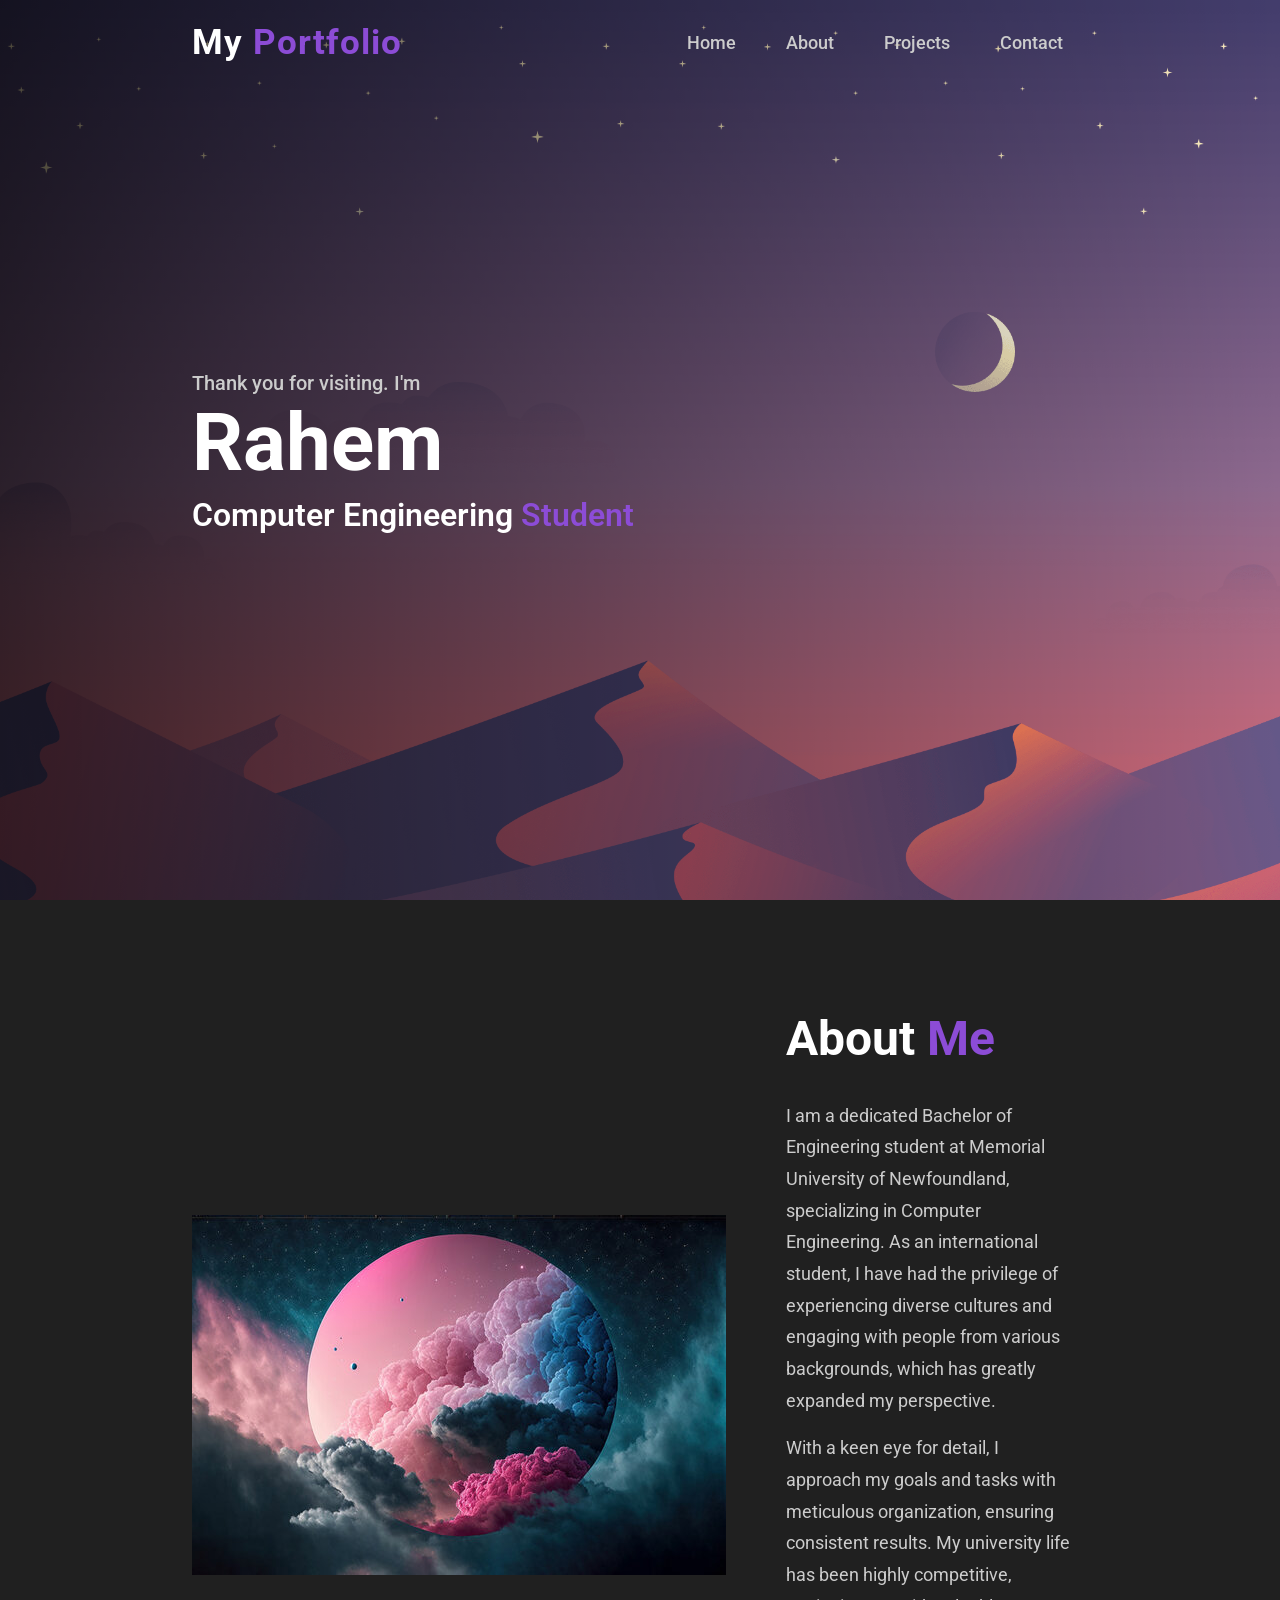
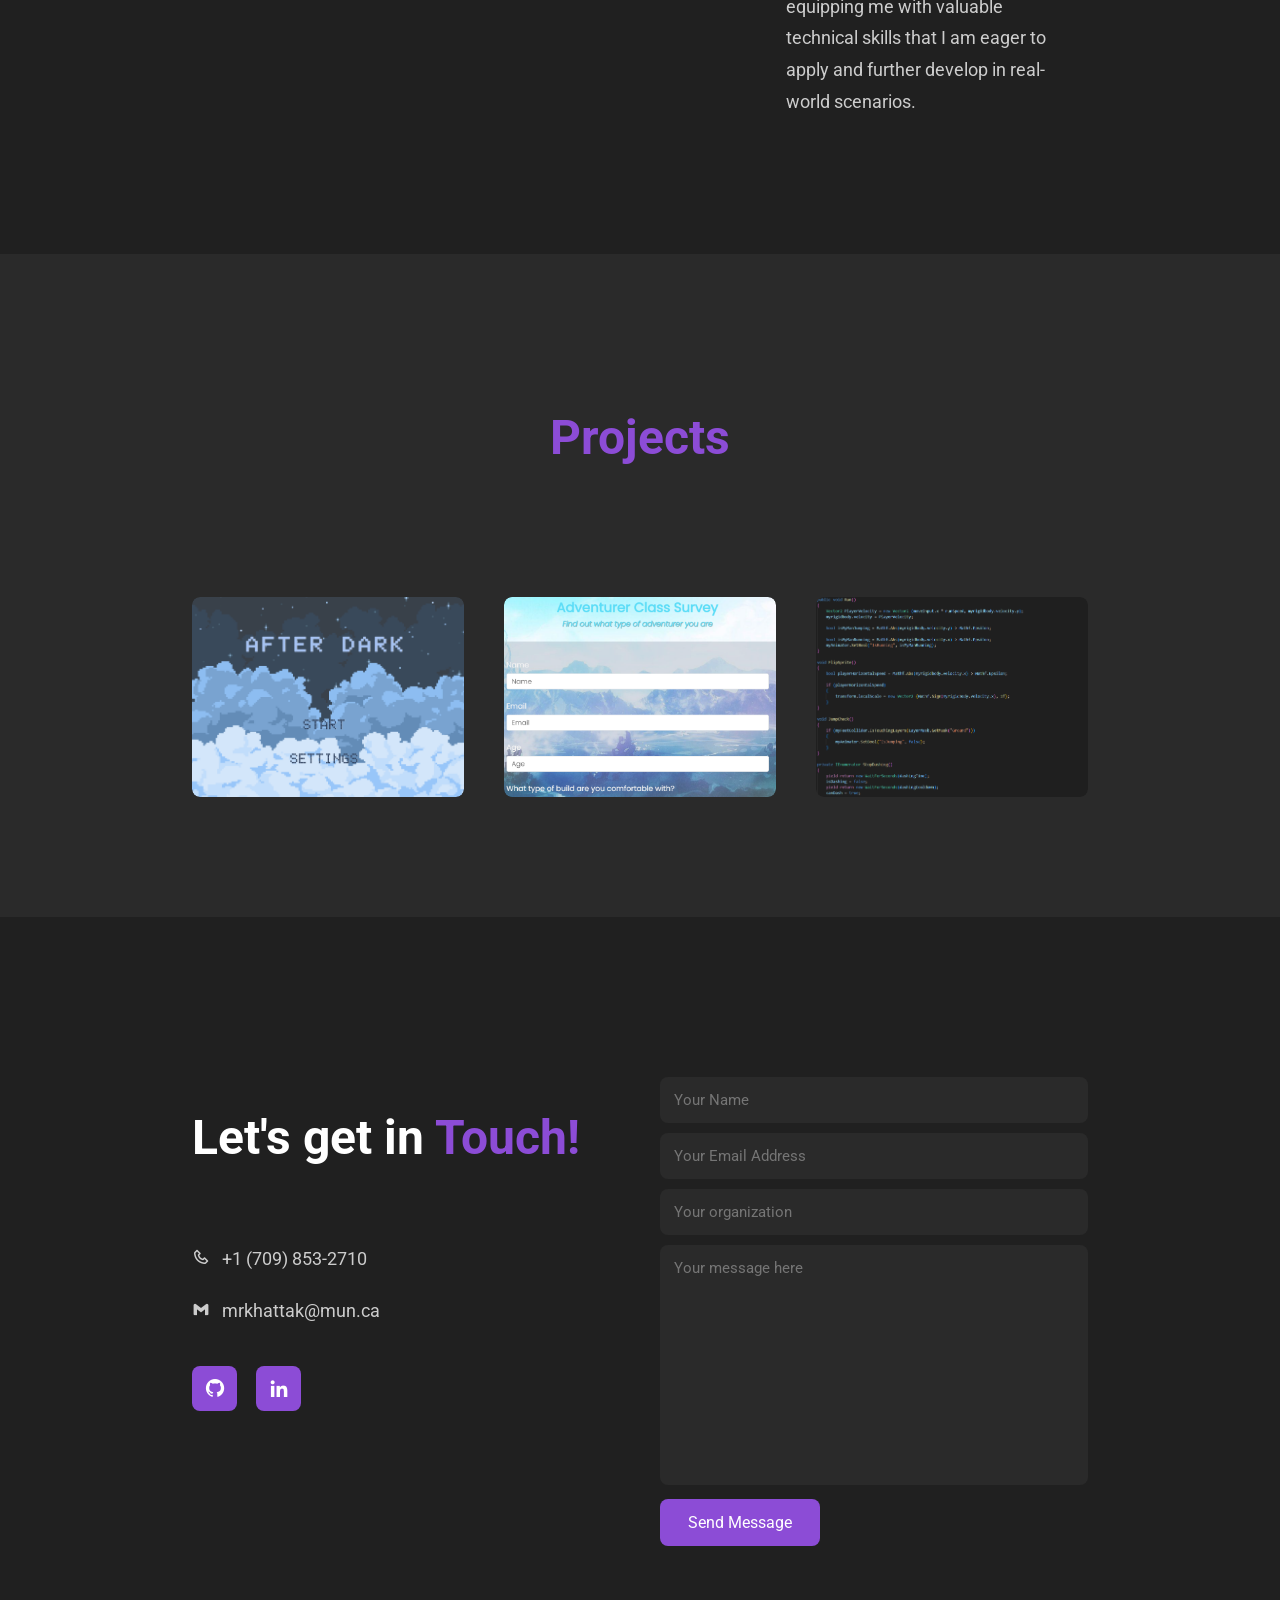
==== index.html @ 494a6e47 "Rename port.html to index.html" ====
<!DOCTYPE html>

<html>
<head>
    <meta charset="utc-8">
    <meta name="viewport" content="width-device-width, initial-scale=1">
    <title>Rahem Portfolio</title>

    <link rel="stylesheet" href="style.css">

    <link rel="stylesheet" href="https://cdn.jsdelivr.net/npm/boxicons@latest/css/boxicons.min.css">
</head>

<body>

    <!--Home Design-->

    <header>
        <a href="#" class="title">My <span>Portfolio</span></a>

        <ul class="nav">
            <li><a href="#home">Home</a></li>
            <li><a href="#about">About</a></li>
            <li><a href="#projects">Projects</a></li>
            <li><a href="#contact">Contact</a></li>
        </ul>

        <div class="bx bx-menu" id="menu-icon"></div>
    </header>

    <section class="home" id="home">
        <div class="home-bio">
            <div class="bio">
                <span class="thanks">Thank you for visiting. I'm</span>
            </div>
            <h1>Rahem</h1>
            <h3>Computer Engineering <span>Student</span></h3>
        </div>

    </section>

    <!--About Design-->

    <section class="about" id="about">
        <div class="A-img">
            <img src="/assets/1.jpg">
        </div>

        <div class="about-text">
            <h2> About <span>Me</span></h2>
            <br>
            <br>
            <p>I am a dedicated Bachelor of Engineering student at Memorial University of Newfoundland, specializing in Computer Engineering. As an international student, I have had the privilege of experiencing diverse cultures and engaging with people from various backgrounds, which has greatly expanded my perspective.</p>
            <p>With a keen eye for detail, I approach my goals and tasks with meticulous organization, ensuring consistent results. My university life has been highly competitive, equipping me with valuable technical skills that I am eager to apply and further develop in real-world scenarios.</p>
            <a href="#" class="btn"></a>
        </div>

    </section>

    <!--? Design

    <section class="education" id="educations">
        <div class="accolades">
            <p></p>
            <h2 class="work-xp"><span>Work Experience</span></h2>
        </div>

        <div class="services">
            <div class="box">
                <div class="s-icons">

                </div>
                <h3>Co-op Engineering Student</h3>
                <p>

            <div class="box">
                <div class="s-icons">

                </div>
                <h3>Text 1</h3>
                <p> bla bla bla bla</p>
            </div>
        </div>

    </section>

        -->


    <!--Projects Design-->

    <section class="projects" id="projects">
        <div class="accolades">
            <h2 class="proj-title"><span>Projects</span></h2>
        </div>

        <div class="project-content">
            <div class="row">
                <img src="/assets/Capture.PNG">
                <div class="layer">
                    <h5>AfterDark Unity Game</h5>
                    <a href="https://github.com/rahemk/AfterDark" target="_blank"><i class='bx bx-link-external'></i></a>
                </div>
            </div>

            <div class="row">
                <img src="/assets/ad.PNG">
                <div class="layer">
                    <h5>Adventure-form</h5>
                    <a href="https://github.com/rahemk/Adventure-form" target="_blank"><i class='bx bx-link-external'></i></a>
                </div>
            </div>

            <div class="row">
                <img src="/assets/pm.PNG">
                <div class="layer">
                    <h5>Player-Movement Script</h5>
                    <a href="https://github.com/rahemk/Adventure-form" target="_blank"><i class='bx bx-link-external'></i></a>
                </div>
            </div>
        </div>

    </section>

    <!--contact Design-->

    <section class="contact" id="contact">
        <div class="contact-text">
            <h2>Let's get in <span>Touch!</span></h2>
            <h4></h4>
            <p></p>
            <div class="list">
                <li><a href="#"><i class='bx bx-phone'></i> &nbsp; +1 (709) 853-2710</a></li>
                <br>
                <li><a href="#"><i class='bx bxl-gmail'></i> &nbsp; mrkhattak@mun.ca</a></li>
            </div>

            <div class="contact-icons">
                <a href="https://github.com/rahemk" target="_blank"><i class='bx bxl-github' ></i></a>
                <a href="https://www.linkedin.com/in/rahem-khattak/" target="_blank"><i class='bx bxl-linkedin' ></i></a>
            </div>
        </div>

        <div class="contact-form">
            <form action="https://formsubmit.co/mrkhattak@mun.ca" method="POST"> 
                <input type="name" placeholder="Your Name" name="name" required>
                <input type="email" placeholder="Your Email Address" name="email">
                <input type="name" placeholder="Your organization" name="org">
                <textarea name="Message" id="" cols="35" rows="10" placeholder="Your message here" required></textarea>
                <input type="submit" value="Send Message" class="submit" required>
            </form>
        </div>
        
        
        
    </section>






    <script type="text/javascript" src="jscript.js"></script>


</body>
</html>
---- style.css ----
@import url('https://fonts.googleapis.com/css2?family=Roboto:wght@300;400;700;900&display=swap');

*{
    padding: 0;
    margin: 0;
    box-sizing: border-box;
    font-family: 'Roboto', sans-serif;
    text-decoration: none;
    list-style: none;
    scroll-behavior: smooth;
}

:root{
    --bg-color: #2a2a2a;
    --second-bg-color: #202020;
    --text-color: #fff;
    --second-color:#ccc;
    --main-color: #8c4cd6;
    --big-font: 5rem;
    --h2-font: 3rem;
    --p-font: 1.1rem;
}

body {
    background: var(--bg-color);
    color: var(--text-color);
}

header{
    position: fixed;
    width: 100%;
    top: 0;
    right: 0;
    z-index: 1000;
    display: flex;
    align-items: center;
    justify-content: space-between;
    background: transparent;
    padding: 22px 15%;
    border-bottom: 1px solid transparent;
    transition: all .55s ease;
}

.title {
    color: var(--text-color);
    font-size: 35px;
    font-weight: 700;
    letter-spacing: 1px;
}

span{
    color: var(--main-color);
}

.nav {
    display: flex;
}

.nav a{
    color: var(--second-color);
    font-weight: 500;
    font-size: 18px;
    margin: 0 25px;
    transition: all .55s ease;
}

.nav a:hover {
    color: var(--main-color);
}

#menu-icon {
    font-size: 30px;
    color: var(--text-color);
    z-index: inherit;
    cursor: pointer;
    margin-left: 25px;
    display: none;
}

section{
    padding: 160px 15% 120px;
}

.home{
    position: relative;
    height: 100vh;
    width: 100%;
    background-image: linear-gradient(to left, rgba(0, 0, 0, 0), rgba(0, 0, 0, 0.7)),
                    url("/assets/84248.png");
    background-size: cover;
    background-position: center;
    display: flex;
    align-items: center;
    justify-content: flex-start;
}



.bio{
    margin-bottom: 1px;
}

.thanks {
    display: inline-block;
    color: var(--second-color);
    font-size: 20px;
    font-weight: 500;
}

.home h1{
    font-size: var(--big-font);
    font-weight: 700;
    color: var(--text-color);
    list-style: 1.1;
    margin: 0 0 8px 
}

.home h3{
    color: var(--text-color);
    margin: 0 0 35px;
    font-size: 2rem;
    font-weight: 600;
    line-height: 1.1;
}

.home p{
    color: var(--second-color);
    font-size: var(--p-font);
    line-height: 1.8;
    margin-bottom: 40px;
}

header.sticky{
    background: var(--bg-color);
    border-bottom: 1px solid #ffffff1a;
    padding: 12px 15%;
}

.about {
    display: grid;
    background-color: var(--second-bg-color);
    grid-template-columns: repeat(2, 1fr);
    align-items: center;
    gap: 1.5rem;
}

.A-img {
    max-width: 450px;
    height: auto;
    width: 100%;
    border-radius: 8px;
    margin-right: 120px;
}

.about-text h2{
    font-size: var(--h2-font);
    line-height: 1;
    margin-top: -15%;
}

.about-text p{
    color: var(--second-color);
    font-size: var(--p-font);
    line-height: 1.8;
    margin-bottom: 1rem;
    margin-right: 1rem;
    max-width: 100%;
}

.education {
    background: var(--second-bg-color);
}

.accolades {
    text-align: center;
}

.accolades p{
    color: var(--second-color);
    font-size: 15px;
    margin-bottom: 15px;
}

.accolades h2{
    font-size: var(--h2-font);
    line-height: 1;
}

.work-xp {
    margin-top: -5%;
}

.proj-title {
    margin-bottom: 15%;
}

.services{
    display: grid;
    grid-template-columns: repeat(auto-fit, minmax(250px, auto));
    align-items: center;
    gap: 2.5rem;
    margin-top: 5rem;
}

.box {
    background: var(--bg-color);
    padding: 35px 45px;
    border-radius: 8px;
    transition: all .45 ease;
}

.project-content{
    display: grid;
    grid-template-columns: repeat(auto-fit, minmax(250px, auto));
    align-items: center;
    gap: 2.5rem;
    margin-top: 5rem;
}

.row {
    position: relative;
    overflow: hidden;
    border-radius: 8px;
    cursor: pointer;
    height: 200px; /* Adjust the height as per your requirement */
}

.row img {
    width: 100%;
    height: 100%;
    object-fit: cover;
    border-radius: 8px;
    display: block;
    transition: transform 0.5s;
}


.layer{
    width: 100%;
    height: 0;
    background: linear-gradient(rgba(0,0,0,0.1), #5d24ad);
    position: absolute;
    border-radius: 8px;
    left: 0;
    bottom: 0;
    overflow: hidden;
    display: flex;
    align-items: center;
    justify-content: center;
    text-align: center;
    padding: 0 40px;
    flex-direction: column;
    transition: height 0.45s;
}

.layer h5{
    font-size: 20px;
    font-weight: 600;
    margin-bottom: 15px;
}

.layer p{
    color: var(--second-color);
    font-size: 1rem;
    line-height: 1.8;
}

.layer i{
    color: var(--main-color);
    margin-top: 40px;
    font-size: 20px;
    background: var(--text-color);
    width: 30px;
    height: 30px;
    display: flex;
    align-items: center;
    justify-content: center;
    border-radius: 50%;
}

.row:hover img{
    transform: scale(1.1);
}

.row:hover .layer{
    height: 80%;
}

.contact{
    background: var(--second-bg-color);
    display: grid;
    grid-template-columns: repeat(2, 1fr);
    align-items: center;
    gap: 2.5rem;
}

.contact-text h4{
    color: var(--text-color);
    margin: 18px 0;
    font-size: 20px;
    font-weight: 600;
}

.contact-text h2{
    font-size: var(--h2-font);
    line-height: 1;
    margin-top: -25%;
    margin-bottom: 20%;
}

.contact-text p{
    color: var(--second-color);
    font-size: var(--p-font);
    line-height: 1.8;
    margin-bottom: 30px;
}

.list{
    margin-bottom: 2.8rem;
}

.list li{
    margin-bottom: 12px;
}

.list li a{
    display: block;
    color: var(--second-color);
    font-size: 18px;
    transition: all .45s ease;
}

.contact-icons i{
    height: 45px;
    width: 45px;
    background: var(--main-color);
    color: var(--text-color);
    font-size: 22px;
    display: inline-flex;
    align-items: center;
    justify-content: center;
    border-radius: 8px;
    margin-right: 15px;
    transition: all .45s ease;
}

.contact-icons i:hover{
    background: var(--text-color);
    color: var(--main-color);
}

.contact-form form{
    position: relative;
}


.contact-form form input, form textarea{
    width: 100%;
    padding: 14px;
    background: var(--bg-color);
    color: var(--text-color);
    border: none;
    outline: none;
    font-size: 15px;
    border-radius: 8px;
    margin-bottom: 10px;
}

.contact-form textarea{
    resize: none;
    height: 240px;
}

.contact-form .submit{
    display: inline-block;
    font-size: 16px;
    background: var(--main-color);
    color: var(--text-color);
    width: 160px;
    transition: all .45s ease;
}

.contact-form .submit:hover{
    background: var(--text-color);
    color: var(--main-color);
}
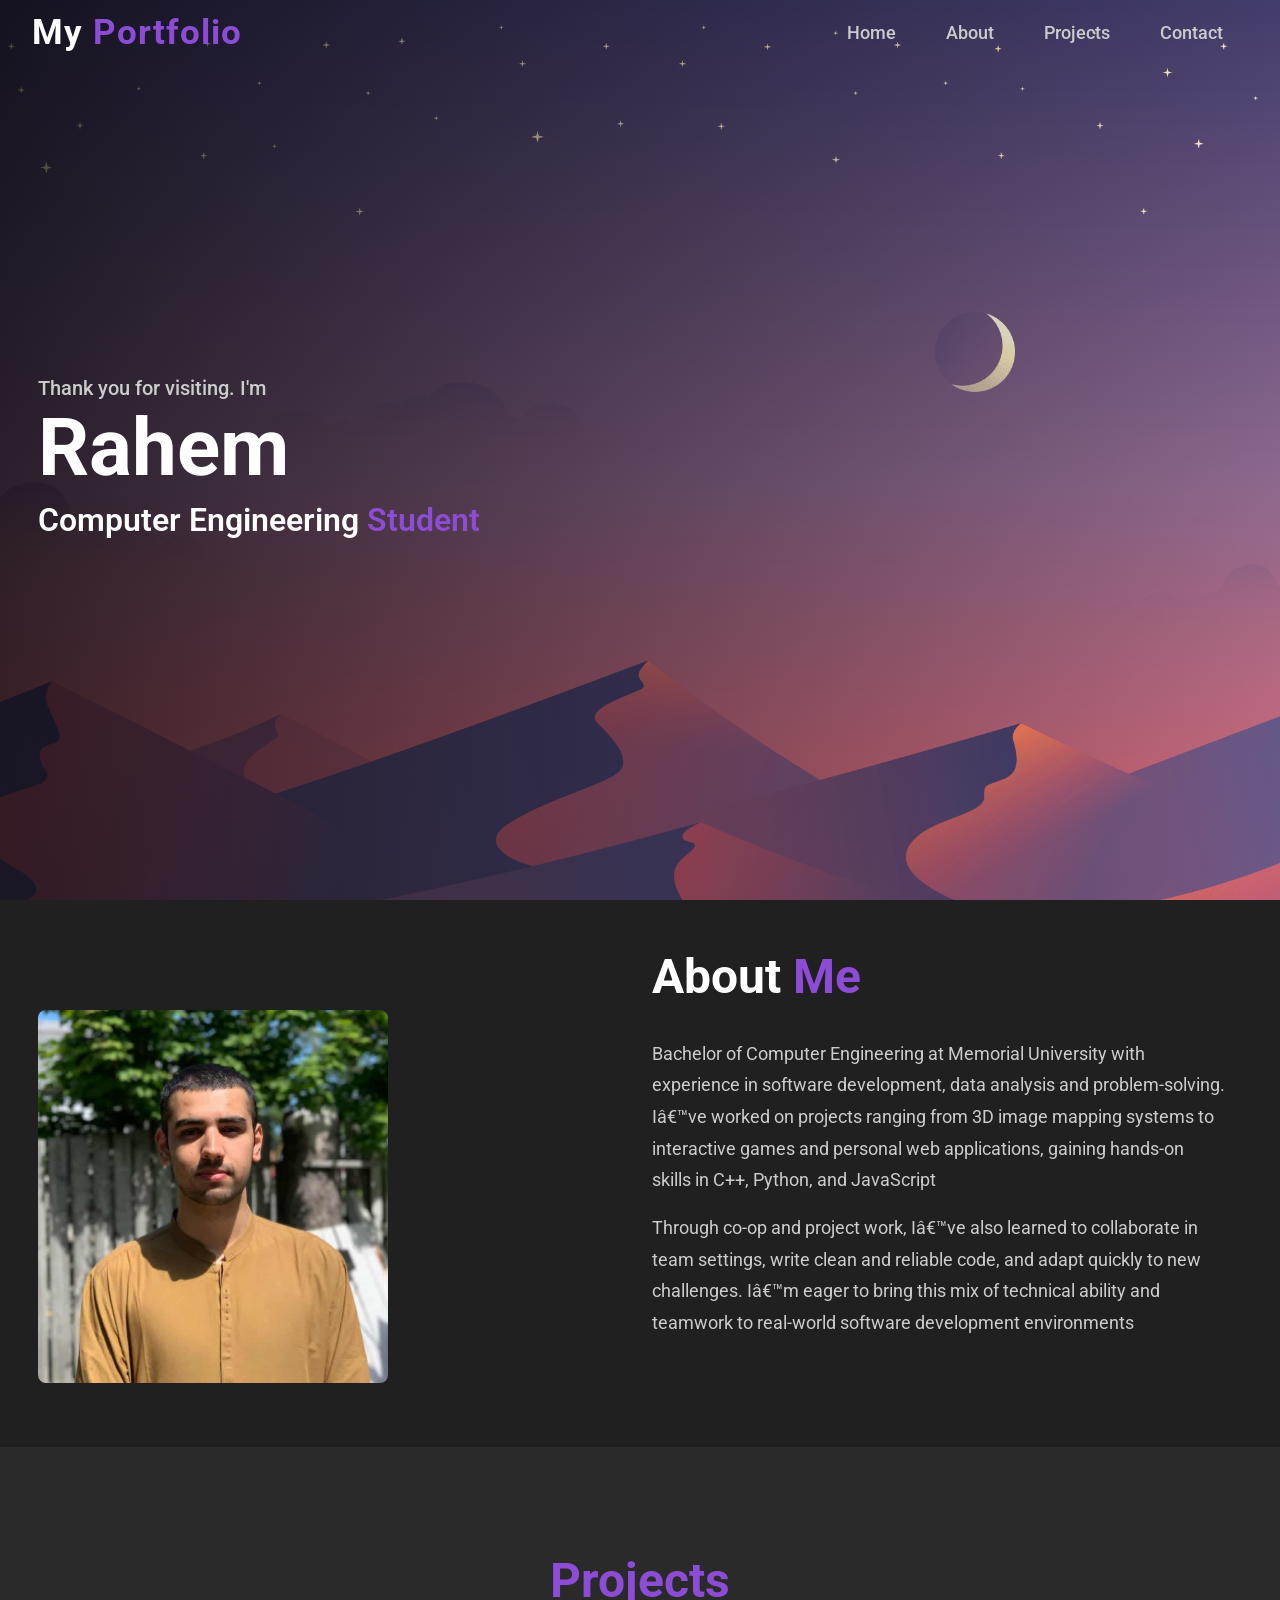
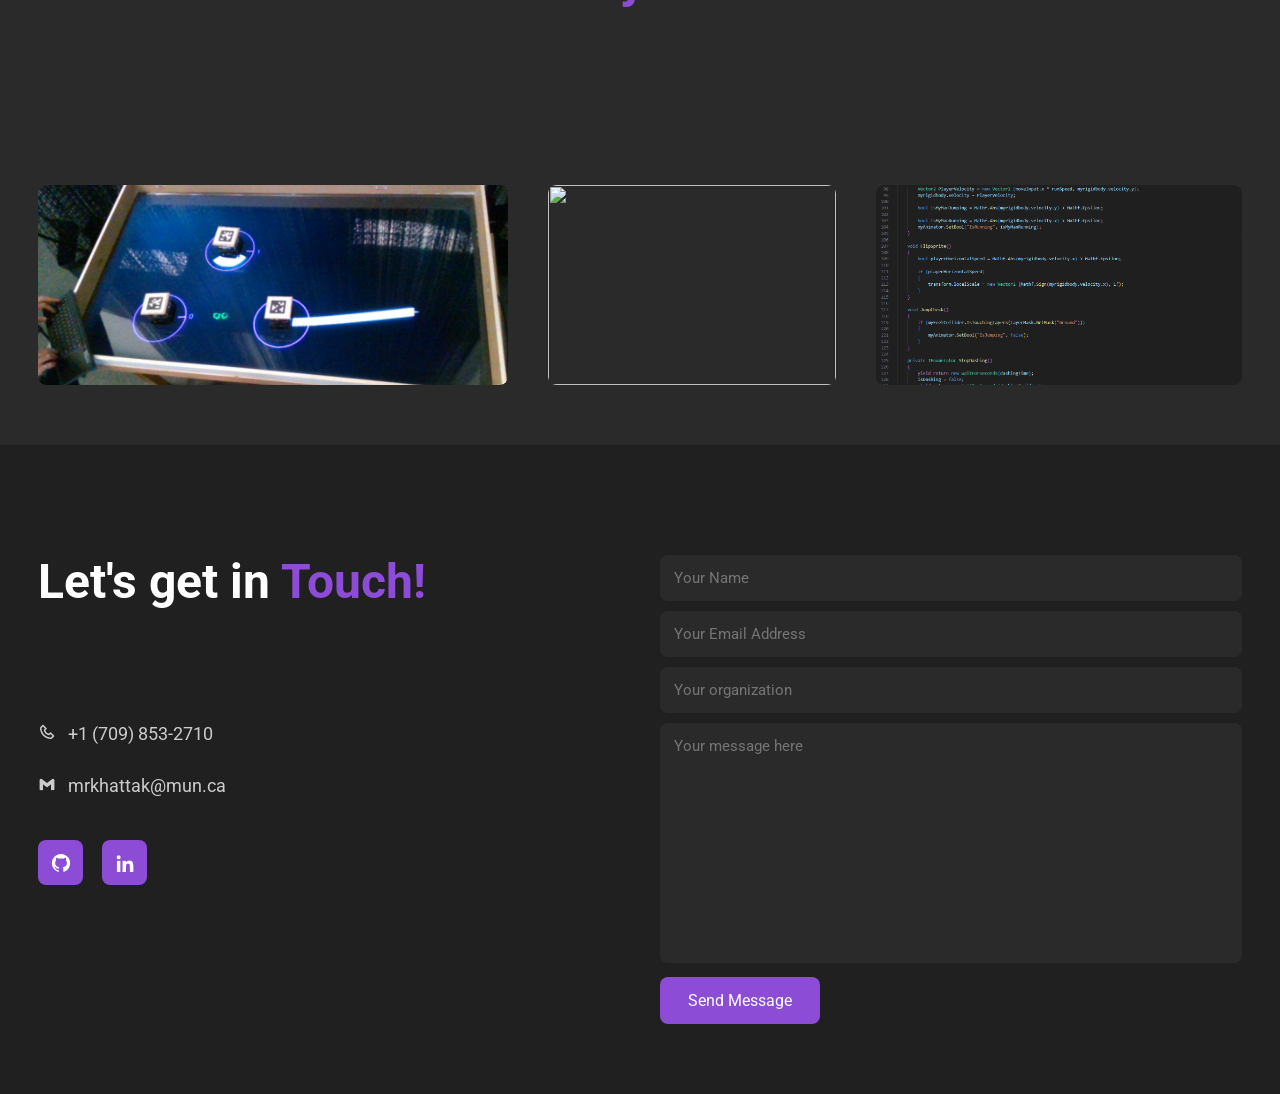
==== commit 91fe9b6c: "Update" ====
--- a/index.html
+++ b/index.html
@@ -1,19 +1,15 @@
 <!DOCTYPE html>
-
 <html>
 <head>
     <meta charset="utc-8">
-    <meta name="viewport" content="width-device-width, initial-scale=1">
+    <meta name="viewport" content="width=device-width, initial-scale=1">
     <title>Rahem Portfolio</title>
 
     <link rel="stylesheet" href="style.css">
-
     <link rel="stylesheet" href="https://cdn.jsdelivr.net/npm/boxicons@latest/css/boxicons.min.css">
 </head>
 
 <body>
-
-    <!--Home Design-->
 
     <header>
         <a href="#" class="title">My <span>Portfolio</span></a>
@@ -36,58 +32,21 @@
             <h1>Rahem</h1>
             <h3>Computer Engineering <span>Student</span></h3>
         </div>
-
     </section>
-
-    <!--About Design-->
 
     <section class="about" id="about">
         <div class="A-img">
-            <img src="/assets/1.jpg">
+            <img src="assets/personal.jpg">
         </div>
 
         <div class="about-text">
             <h2> About <span>Me</span></h2>
-            <br>
-            <br>
-            <p>I am a dedicated Bachelor of Engineering student at Memorial University of Newfoundland, specializing in Computer Engineering. As an international student, I have had the privilege of experiencing diverse cultures and engaging with people from various backgrounds, which has greatly expanded my perspective.</p>
-            <p>With a keen eye for detail, I approach my goals and tasks with meticulous organization, ensuring consistent results. My university life has been highly competitive, equipping me with valuable technical skills that I am eager to apply and further develop in real-world scenarios.</p>
+            <br><br>
+            <p>Bachelor of Computer Engineering at Memorial University with experience in software development, data analysis and problem-solving. I’ve worked on projects ranging from 3D image mapping systems to interactive games and personal web applications, gaining hands-on skills in C++, Python, and JavaScript</p>
+            <p>Through co-op and project work, I’ve also learned to collaborate in team settings, write clean and reliable code, and adapt quickly to new challenges. I’m eager to bring this mix of technical ability and teamwork to real-world software development environments</p>
             <a href="#" class="btn"></a>
         </div>
-
     </section>
-
-    <!--? Design
-
-    <section class="education" id="educations">
-        <div class="accolades">
-            <p></p>
-            <h2 class="work-xp"><span>Work Experience</span></h2>
-        </div>
-
-        <div class="services">
-            <div class="box">
-                <div class="s-icons">
-
-                </div>
-                <h3>Co-op Engineering Student</h3>
-                <p>
-
-            <div class="box">
-                <div class="s-icons">
-
-                </div>
-                <h3>Text 1</h3>
-                <p> bla bla bla bla</p>
-            </div>
-        </div>
-
-    </section>
-
-        -->
-
-
-    <!--Projects Design-->
 
     <section class="projects" id="projects">
         <div class="accolades">
@@ -96,39 +55,34 @@
 
         <div class="project-content">
             <div class="row">
-                <img src="/assets/Capture.PNG">
+                <img src="assets/zumo.png">
                 <div class="layer">
-                    <h5>AfterDark Unity Game</h5>
-                    <a href="https://github.com/rahemk/AfterDark" target="_blank"><i class='bx bx-link-external'></i></a>
+                    <h5>Will-o-Wisp</h5>
+                    <a href="https://github.com/rahemk/will-o-wisp" target="_blank"><i class='bx bx-link-external'></i></a>
                 </div>
             </div>
 
             <div class="row">
-                <img src="/assets/ad.PNG">
+                <img src="assets/bg.PNG">
                 <div class="layer">
-                    <h5>Adventure-form</h5>
-                    <a href="https://github.com/rahemk/Adventure-form" target="_blank"><i class='bx bx-link-external'></i></a>
+                    <h5>2D Fighting Game</h5>
+                    <a href="https://github.com/rahemk/2D-FightingGame" target="_blank"><i class='bx bx-link-external'></i></a>
                 </div>
             </div>
 
             <div class="row">
-                <img src="/assets/pm.PNG">
+                <img src="assets/pm.PNG">
                 <div class="layer">
                     <h5>Player-Movement Script</h5>
-                    <a href="https://github.com/rahemk/Adventure-form" target="_blank"><i class='bx bx-link-external'></i></a>
+                    <a href="https://github.com/rahemk/PlayerMovement" target="_blank"><i class='bx bx-link-external'></i></a>
                 </div>
             </div>
         </div>
-
     </section>
-
-    <!--contact Design-->
 
     <section class="contact" id="contact">
         <div class="contact-text">
             <h2>Let's get in <span>Touch!</span></h2>
-            <h4></h4>
-            <p></p>
             <div class="list">
                 <li><a href="#"><i class='bx bx-phone'></i> &nbsp; +1 (709) 853-2710</a></li>
                 <br>
@@ -146,22 +100,12 @@
                 <input type="name" placeholder="Your Name" name="name" required>
                 <input type="email" placeholder="Your Email Address" name="email">
                 <input type="name" placeholder="Your organization" name="org">
-                <textarea name="Message" id="" cols="35" rows="10" placeholder="Your message here" required></textarea>
+                <textarea name="Message" cols="35" rows="10" placeholder="Your message here" required></textarea>
                 <input type="submit" value="Send Message" class="submit" required>
             </form>
         </div>
-        
-        
-        
     </section>
 
-
-
-
-
-
     <script type="text/javascript" src="jscript.js"></script>
-
-
 </body>
 </html>
--- a/style.css
+++ b/style.css
@@ -81,18 +81,19 @@
     padding: 160px 15% 120px;
 }
 
-.home{
+.home {
     position: relative;
     height: 100vh;
     width: 100%;
     background-image: linear-gradient(to left, rgba(0, 0, 0, 0), rgba(0, 0, 0, 0.7)),
-                    url("/assets/84248.png");
+                      url("assets/84248.png");
     background-size: cover;
     background-position: center;
     display: flex;
     align-items: center;
     justify-content: flex-start;
 }
+
 
 
 
@@ -144,8 +145,8 @@
     gap: 1.5rem;
 }
 
-.A-img {
-    max-width: 450px;
+.A-img img{
+    max-width: 350px;
     height: auto;
     width: 100%;
     border-radius: 8px;
@@ -383,4 +384,96 @@
 .contact-form .submit:hover{
     background: var(--text-color);
     color: var(--main-color);
+}
+
+
+@media (max-width: 1480px) {
+    header{
+        padding: 12px 2.5%;
+        transition: .1s;
+    }
+
+    header.sticky{
+        padding: 10px 2.5%;
+        transition: .1s;
+    }
+
+    section {
+        padding: 110px 3% 60px;
+    }
+}
+
+@media (max-width: 1100px) {
+    :root {
+        --big-font: 4rem;
+        --h2-font: 2.5rem;
+        --p-font: 1rem;
+        transition: .1s;
+    }
+
+    .home{
+        height: 87vh;
+    }
+
+    .home h3{
+        font-size: 2.5rem;
+    }
+}
+
+@media (max-width: 920px) {
+    .about{
+        grid-template-columns: 1fr;
+    }
+
+    .A-img{
+        text-align: center;
+        order: 2;
+    }
+    .A-img img{
+        width: 100%;
+        height: auto;
+        max-width: 100%
+    }
+
+    .contact{
+        grid-template-columns: 1fr;
+    }
+}
+
+@media (max-width: 820px){
+    #menu-icon{
+        display: block;
+    }
+
+    .nav{
+        position: absolute;
+        top: -1000px;
+        right: 0;
+        left: 0;
+        display: flex;
+        flex-direction: column;
+        background: var(--bg-color);
+        text-align: left;
+        transition: all .45s ease;
+    }
+
+    .nav a{
+        display: block;
+        margin: 17px;
+        font-size: 20px;
+        transition: all .45s ease;
+        color: var(--text-color);
+    }
+
+    .nav a:hover{
+        color: var(--main-color);
+    }
+
+    .nav a:active{
+        color: var(--text-color);
+    }
+
+    .nav.open{
+        top: 100%;
+    }
 }
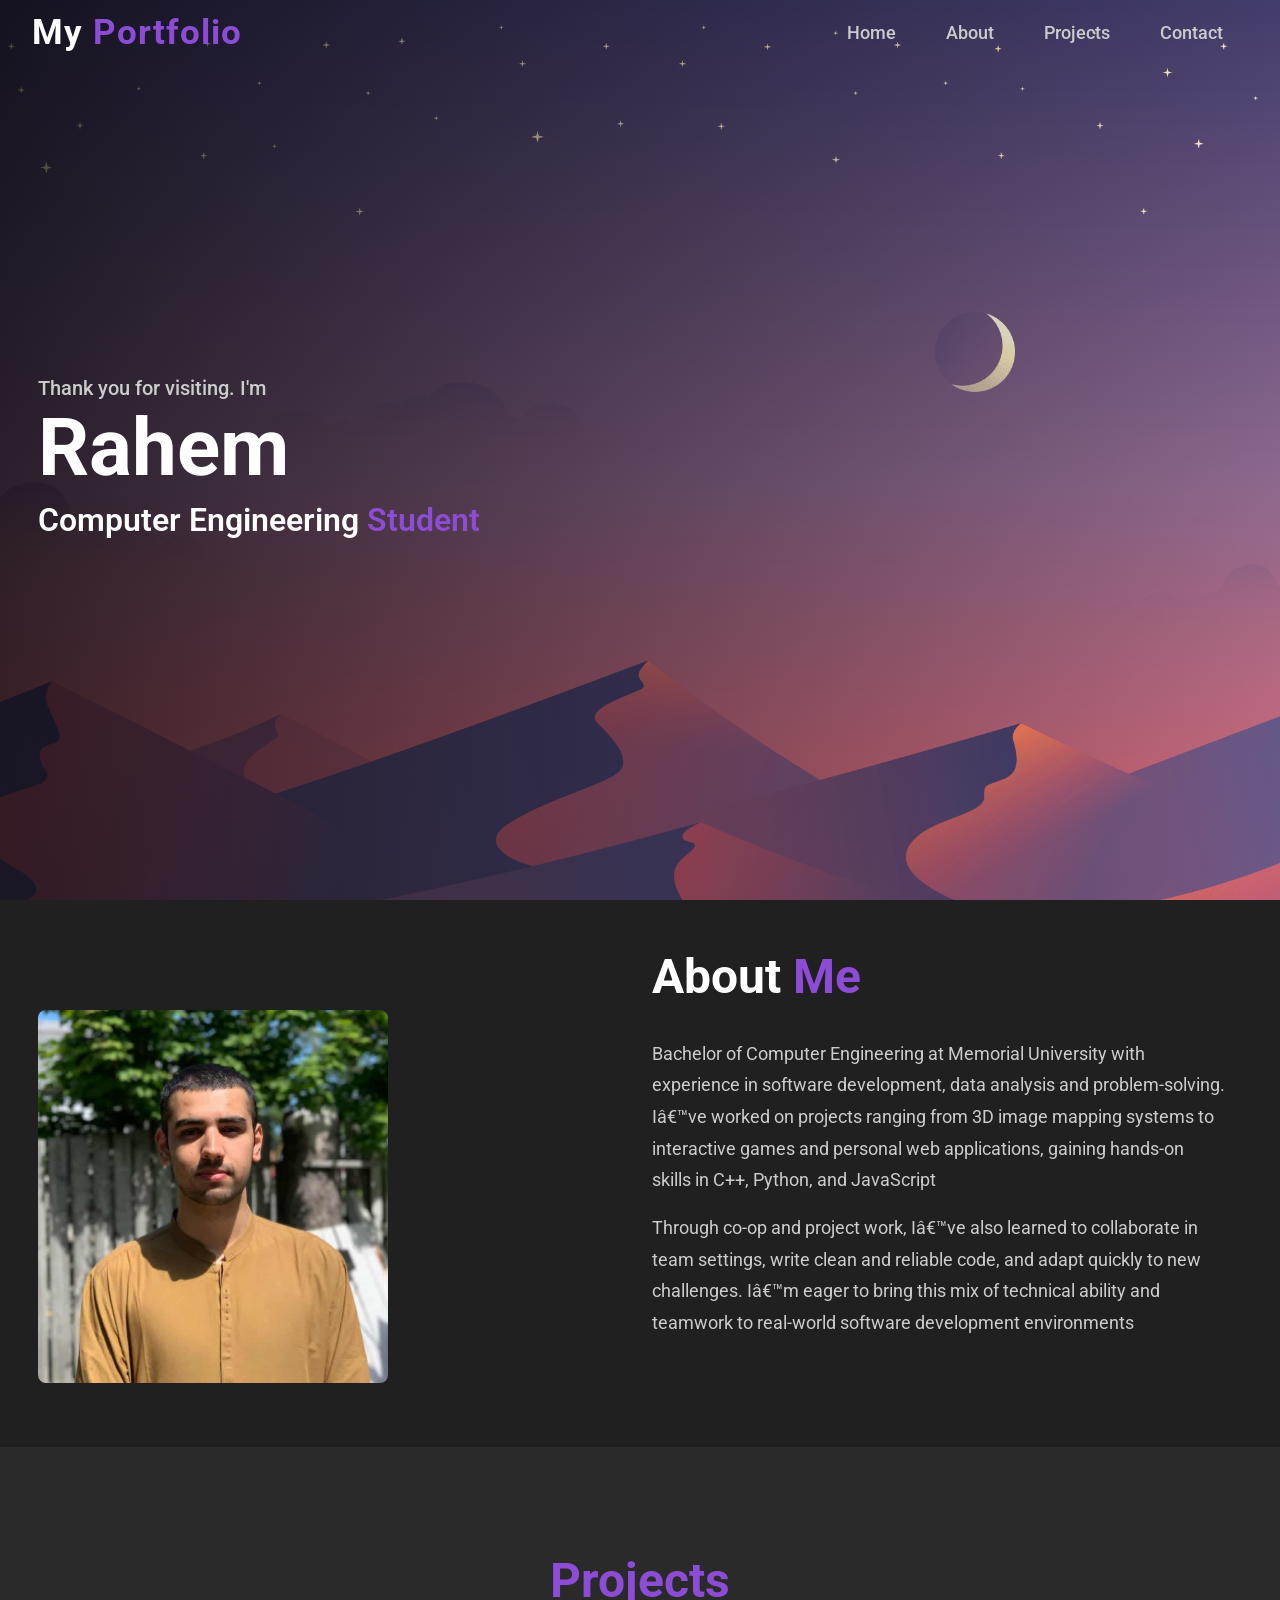
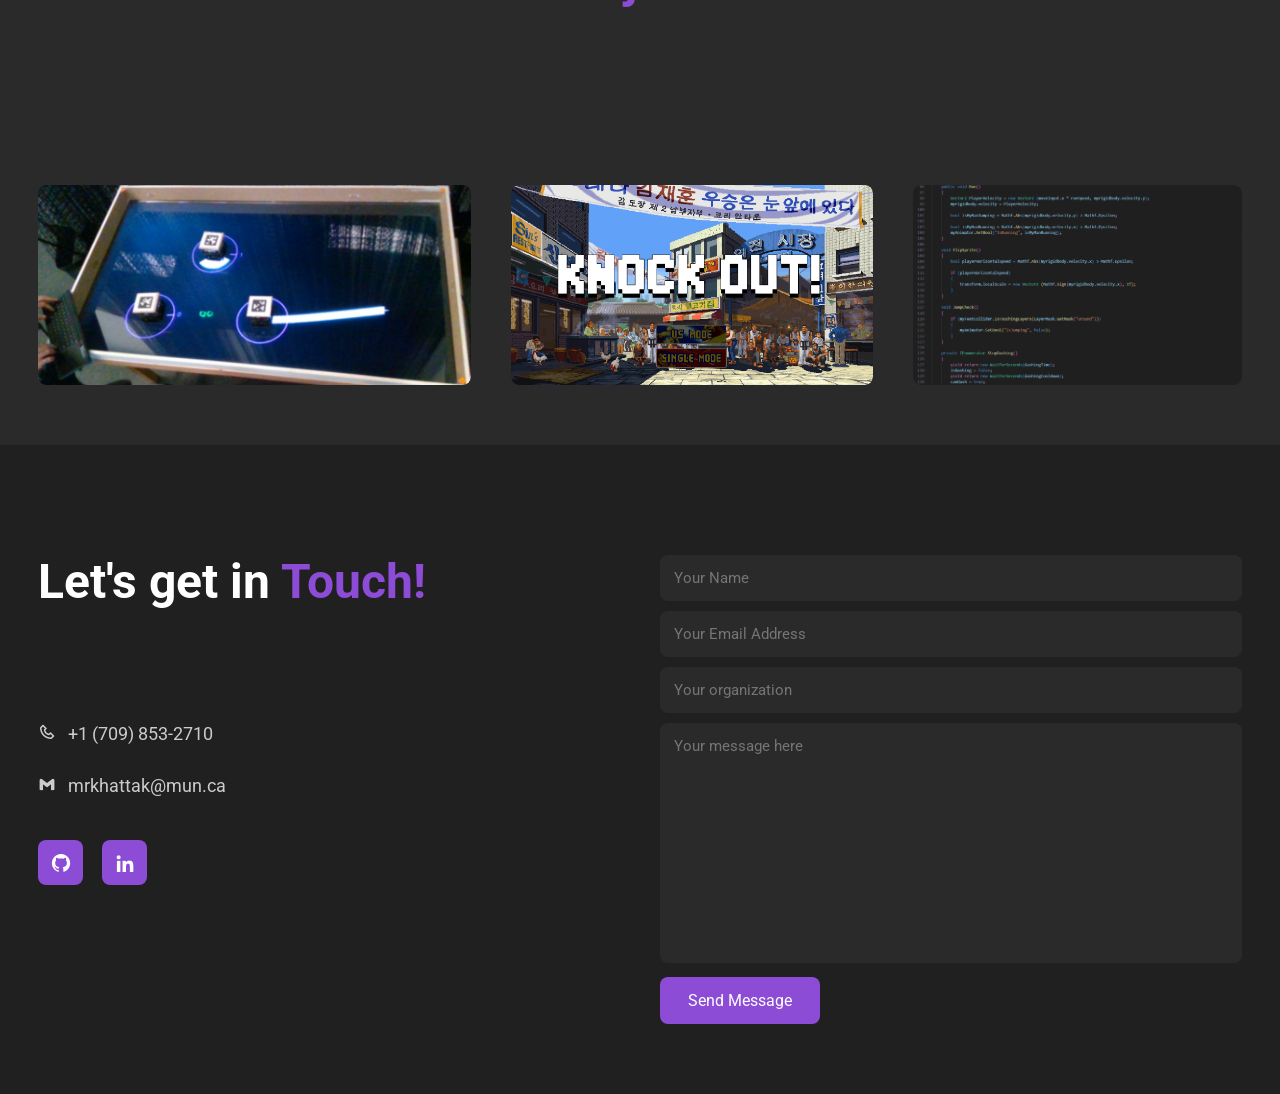
==== commit 31d9e493: "Update index.html" ====
--- a/index.html
+++ b/index.html
@@ -63,7 +63,7 @@
             </div>
 
             <div class="row">
-                <img src="assets/bg.PNG">
+                <img src="assets/bg.png">
                 <div class="layer">
                     <h5>2D Fighting Game</h5>
                     <a href="https://github.com/rahemk/2D-FightingGame" target="_blank"><i class='bx bx-link-external'></i></a>
